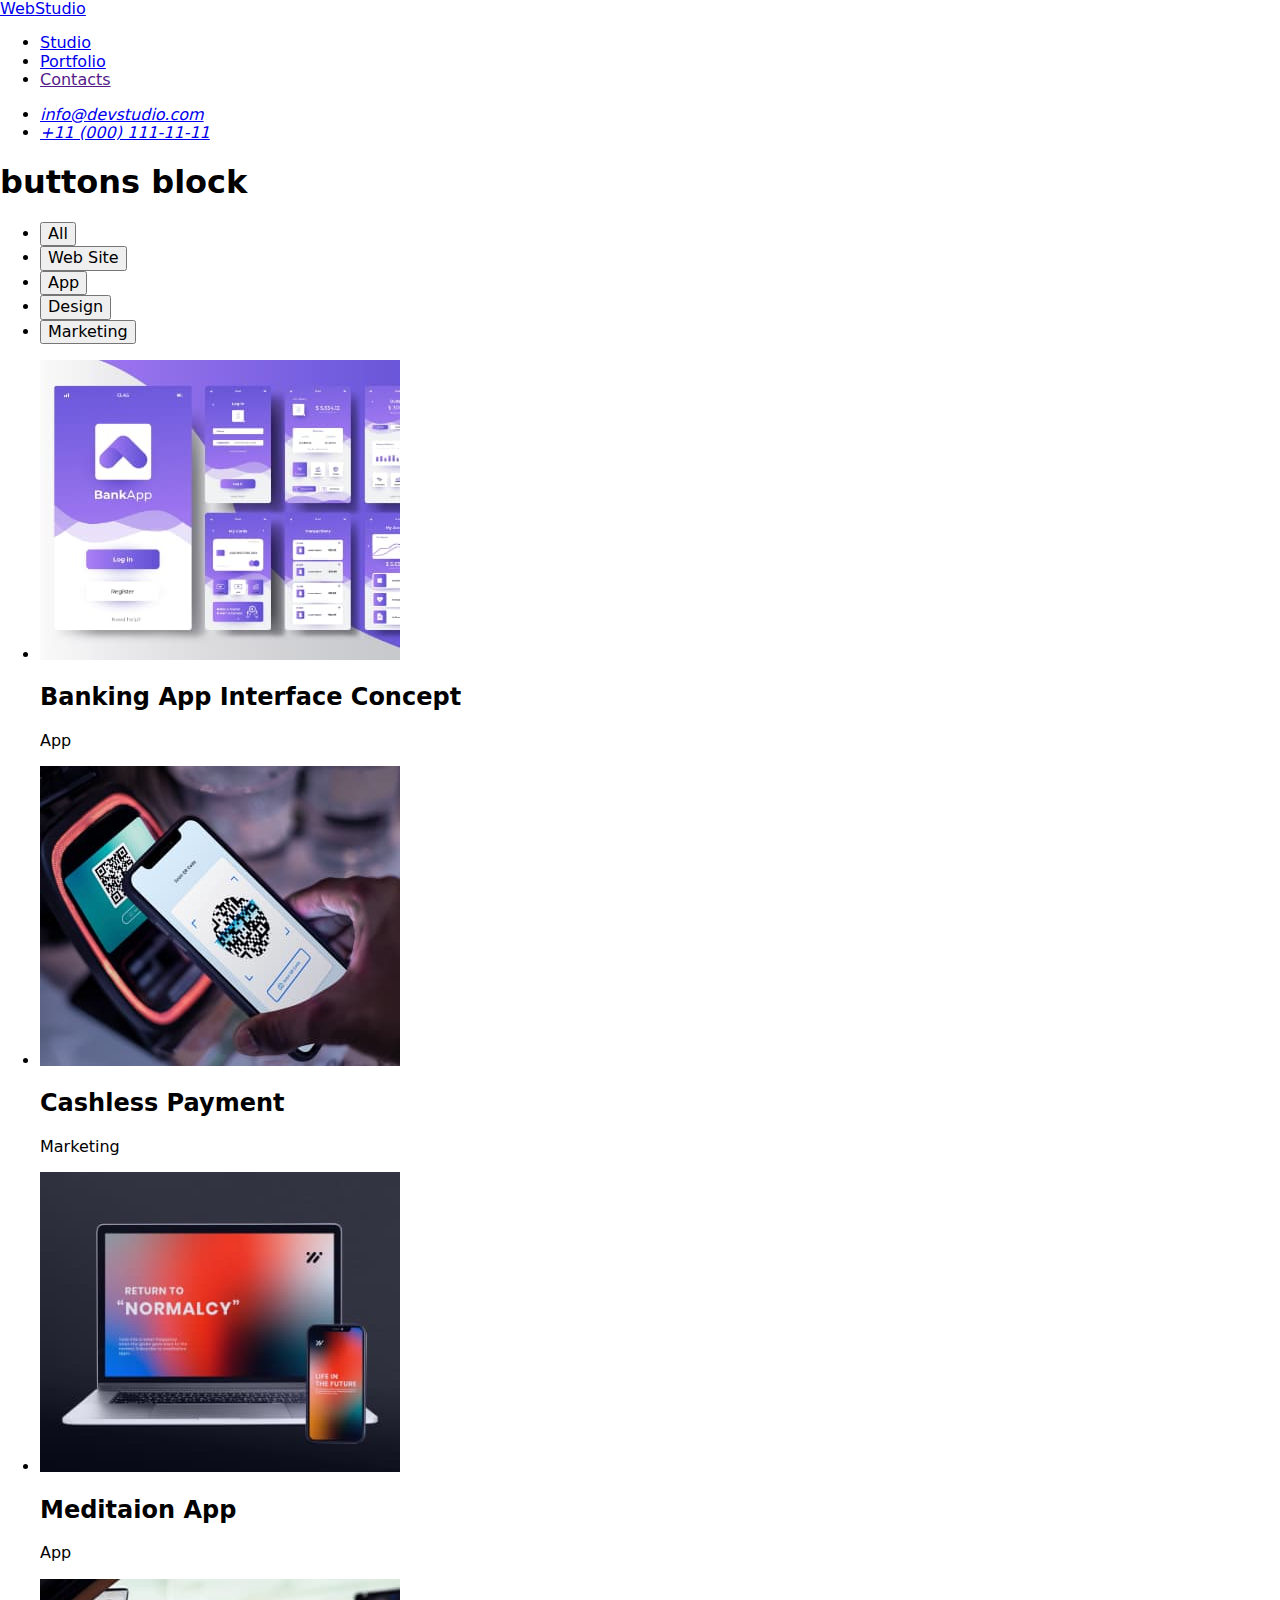
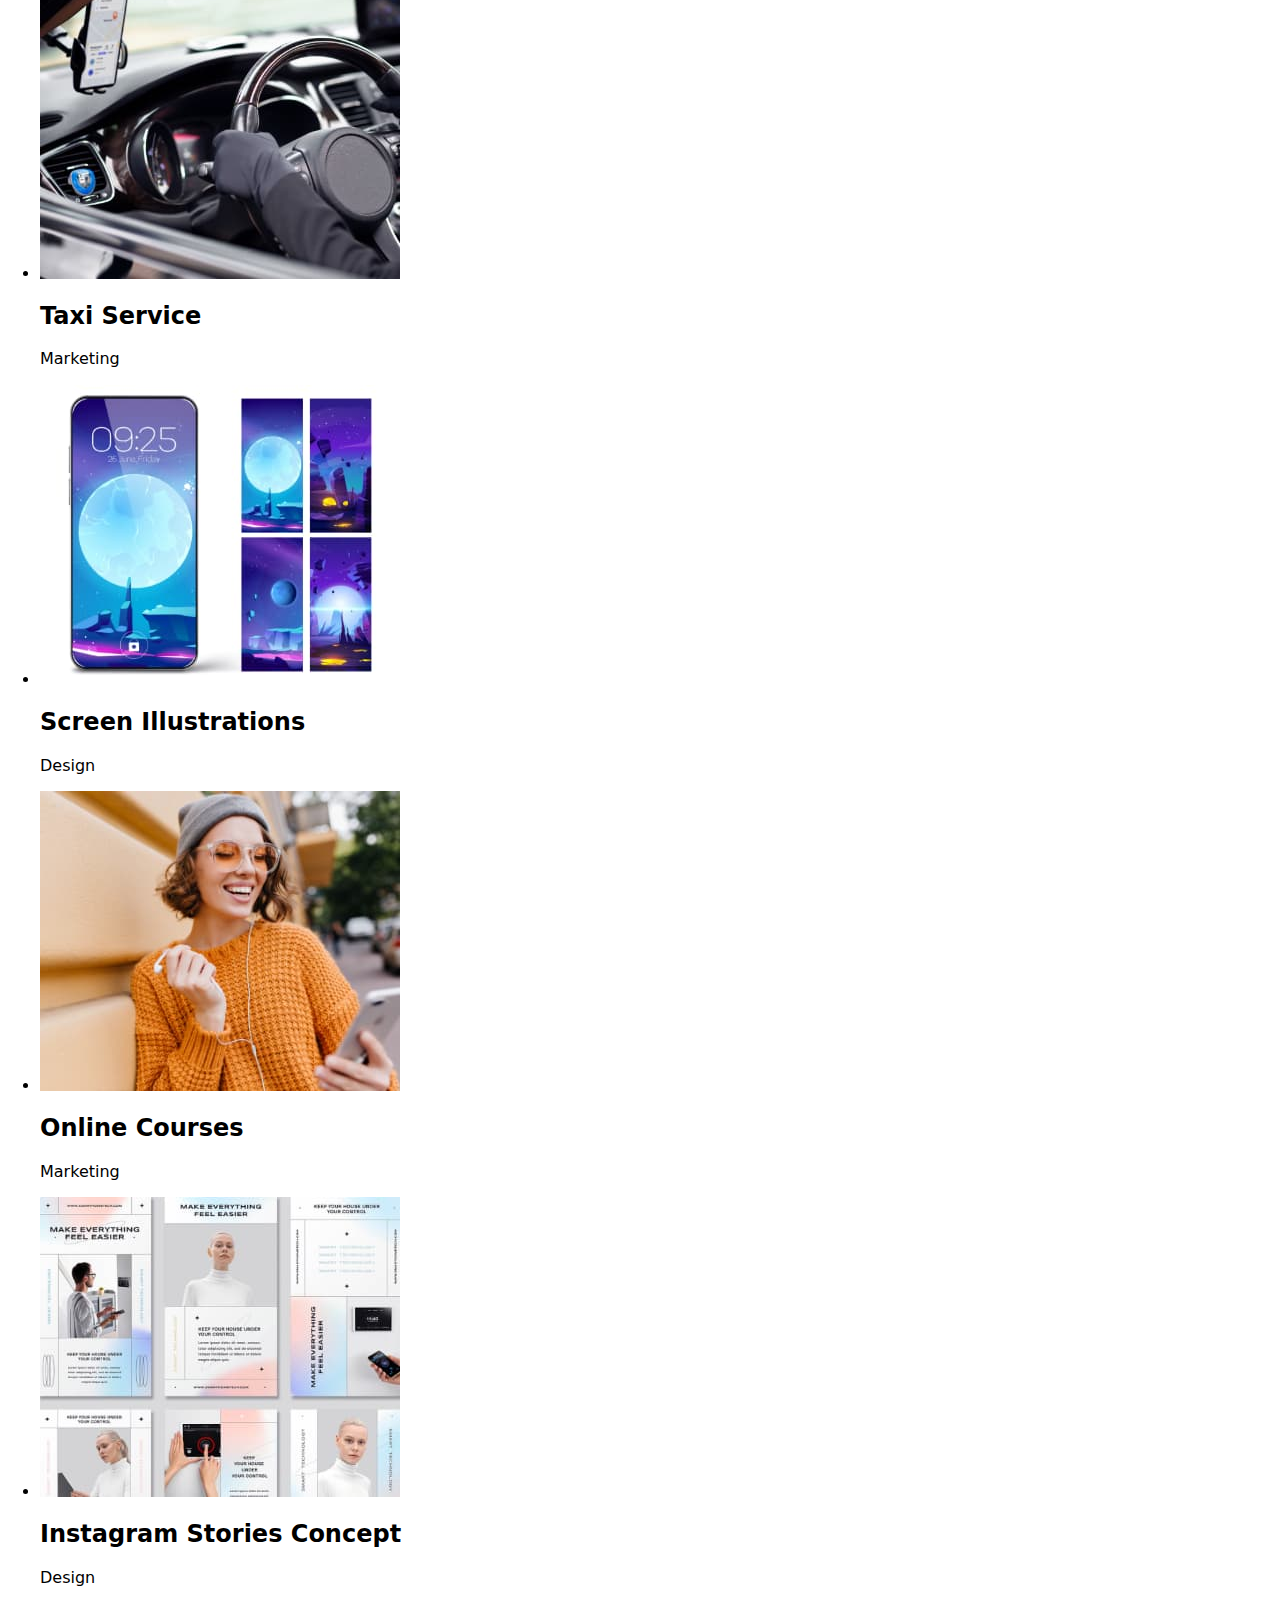
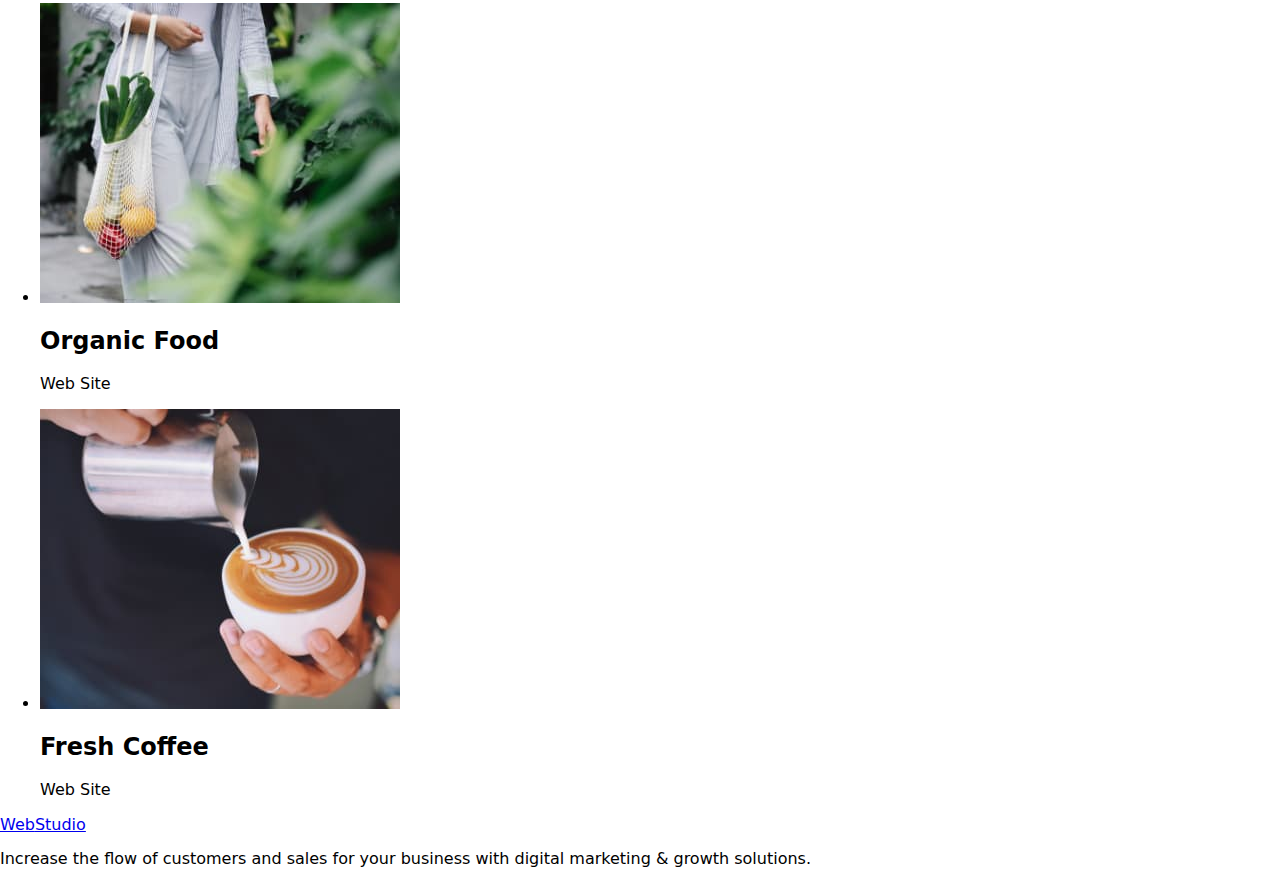
==== portfolio.html @ 50f66777 "change class to button-section" ====
<!DOCTYPE html>
<html lang="en">
  <head>
    <meta charset="UTF-8" />
    <meta http-equiv="X-UA-Compatible" content="IE=edge" />
    <meta name="viewport" content="width=device-width, initial-scale=1.0" />
    <title>Portfolio</title>
    <link
      href="https://fonts.googleapis.com/css2?family=Raleway:wght@800&family=Roboto+Condensed&family=Roboto:wght@400;500;700&display=swap"
      rel="stylesheet"
    />
    <link
      rel="stylesheet"
      href="https://cdnjs.cloudflare.com/ajax/libs/modern-normalize/1.1.0/modern-normalize.min.css"
    />
    <link rel="stylesheet" href="./css/style.css" />
  </head>
  <body>
    <header class="page-hader">
      <!--navigation-->
      <div class="container">
        <div class="header-section">
          <nav class="nav-block">
            <a href="./index.html" class="logo"
              ><span class="logo-part">Web</span>Studio</a
            >
            <ul class="navbar">
              <li class="navbar-list item list">
                <a href="./index.html" class="navbar-link">Studio</a>
              </li>
              <li class="navbar-list item list">
                <a href="./portfolio.html" class="navbar-link">Portfolio</a>
              </li>
              <li class="navbar-list item list">
                <a href="" class="navbar-link">Contacts</a>
              </li>
            </ul>
          </nav>

          <address class="address">
            <ul class="address-block">
              <li class="contacts-list item list">
                <a href="mailto:info@devstudio.com" class="contacts-mail"
                  >info@devstudio.com</a
                >
              </li>
              <li class="contacts-list item list">
                <a href="tel:+110001111111" class="contacts-tel"
                  >+11 (000) 111-11-11</a
                >
              </li>
            </ul>
          </address>
        </div>
      </div>
    </header>
    <!--portfolio-->
    <section class="portfolio">
      <div class="container">
        <h1 class="visually-hidden">buttons block</h1>
        <ul class="buttons-list list">
          <li class="button-filter">
            <button type="button" class="button-item">All</button>
          </li>

          <li class="button-filter">
            <button type="button" class="button-item">Web Site</button>
          </li>

          <li class="button-filter">
            <button type="button" class="button-item">App</button>
          </li>

          <li class="button-filter">
            <button type="button" class="button-item">Design</button>
          </li>

          <li class="button-filter">
            <button type="button" class="button-item">Marketing</button>
          </li>
        </ul>
      </div>
      <div class="container">
        <div class="porfolio-card">
          <ul class="portfilio-block">
            <li class="portfolio-list item list">
              <img
                src="./images/portfolio/bankapp.jpg"
                width="360"
                height="300"
                alt="example mobile banking app"
                class="image"
              />
              <div class="portfolio-content">
                <h2 class="portfolio-title title">
                  Banking App Interface Concept
                </h2>
                <p class="portfolio-text">App</p>
              </div>
            </li>
            <li class="portfolio-list item list">
              <img
                src="./images/portfolio/nfc.jpg"
                width="360"
                height="300"
                alt="example cashless payment"
              />
              <div class="portfolio-content">
                <h2 class="portfolio-title title">Cashless Payment</h2>
                <p class="portfolio-text">Marketing</p>
              </div>
            </li>
            <li class="portfolio-list item list">
              <img
                src="./images/portfolio/maditationapp.jpg"
                width="360"
                height="300"
                alt="example maditation app on lap top"
              />
              <div class="portfolio-content">
                <h2 class="portfolio-title title">Meditaion App</h2>
                <p class="portfolio-text">App</p>
              </div>
            </li>
            <li class="portfolio-list item list">
              <img
                src="./images/portfolio/taxiapp.jpg"
                width="360"
                height="300"
                alt="driver watching mobile taxi app"
              />
              <div class="portfolio-content">
                <h2 class="portfolio-title title">Taxi Service</h2>
                <p class="portfolio-text">Marketing</p>
              </div>
            </li>
            <li class="portfolio-list item list">
              <img
                src="./images/portfolio/screen.jpg"
                width="360"
                height="300"
                alt="mobile phone screen with 4 kinds of pictures"
              />
              <div class="portfolio-content">
                <h2 class="portfolio-title title">Screen Illustrations</h2>
                <p class="portfolio-text">Design</p>
              </div>
            </li>

            <li class="portfolio-list item list">
              <img
                src="./images/portfolio/courses.jpg"
                width="360"
                height="300"
                alt="red hair girl watching phone and smile"
              />
              <div class="portfolio-content">
                <h2 class="portfolio-title title">Online Courses</h2>
                <p class="portfolio-text">Marketing</p>
              </div>
            </li>
            <li class="portfolio-list item list">
              <img
                src="./images/portfolio/instagram.jpg"
                width="360"
                height="300"
                alt="collage different instagram pages style"
              />
              <div class="portfolio-content">
                <h2 class="portfolio-title title">Instagram Stories Concept</h2>
                <p class="portfolio-text">Design</p>
              </div>
            </li>
            <li class="portfolio-list item list">
              <img
                src="./images/portfolio/food.jpg"
                width="360"
                height="300"
                alt="a woman carries fresh vegetables"
              />
              <div class="portfolio-content">
                <h2 class="portfolio-title title">Organic Food</h2>
                <p class="portfolio-text">Web Site</p>
              </div>
            </li>
            <li class="portfolio-list item list">
              <img
                src="./images/portfolio/cofeee.jpg"
                width="360"
                height="300"
                alt="barista pours coffee into a cup"
              />
              <div class="portfolio-content">
                <h2 class="portfolio-title title">Fresh Coffee</h2>
                <p class="portfolio-text">Web Site</p>
              </div>
            </li>
          </ul>
        </div>
      </div>
    </section>

    <!--footer-->
    <footer class="footer">
      <div class="container">
        <div class="footer-block">
          <div class="footer-logo">
            <a href="./index.html" class="logo"
              ><span class="logo-part">Web</span
              ><span class="logo-second">Studio</span></a
            >
          </div>
          <p class="footer-text">
            Increase the flow of customers and sales for your business with
            digital marketing & growth solutions.
          </p>
        </div>
      </div>
    </footer>
  </body>
</html>
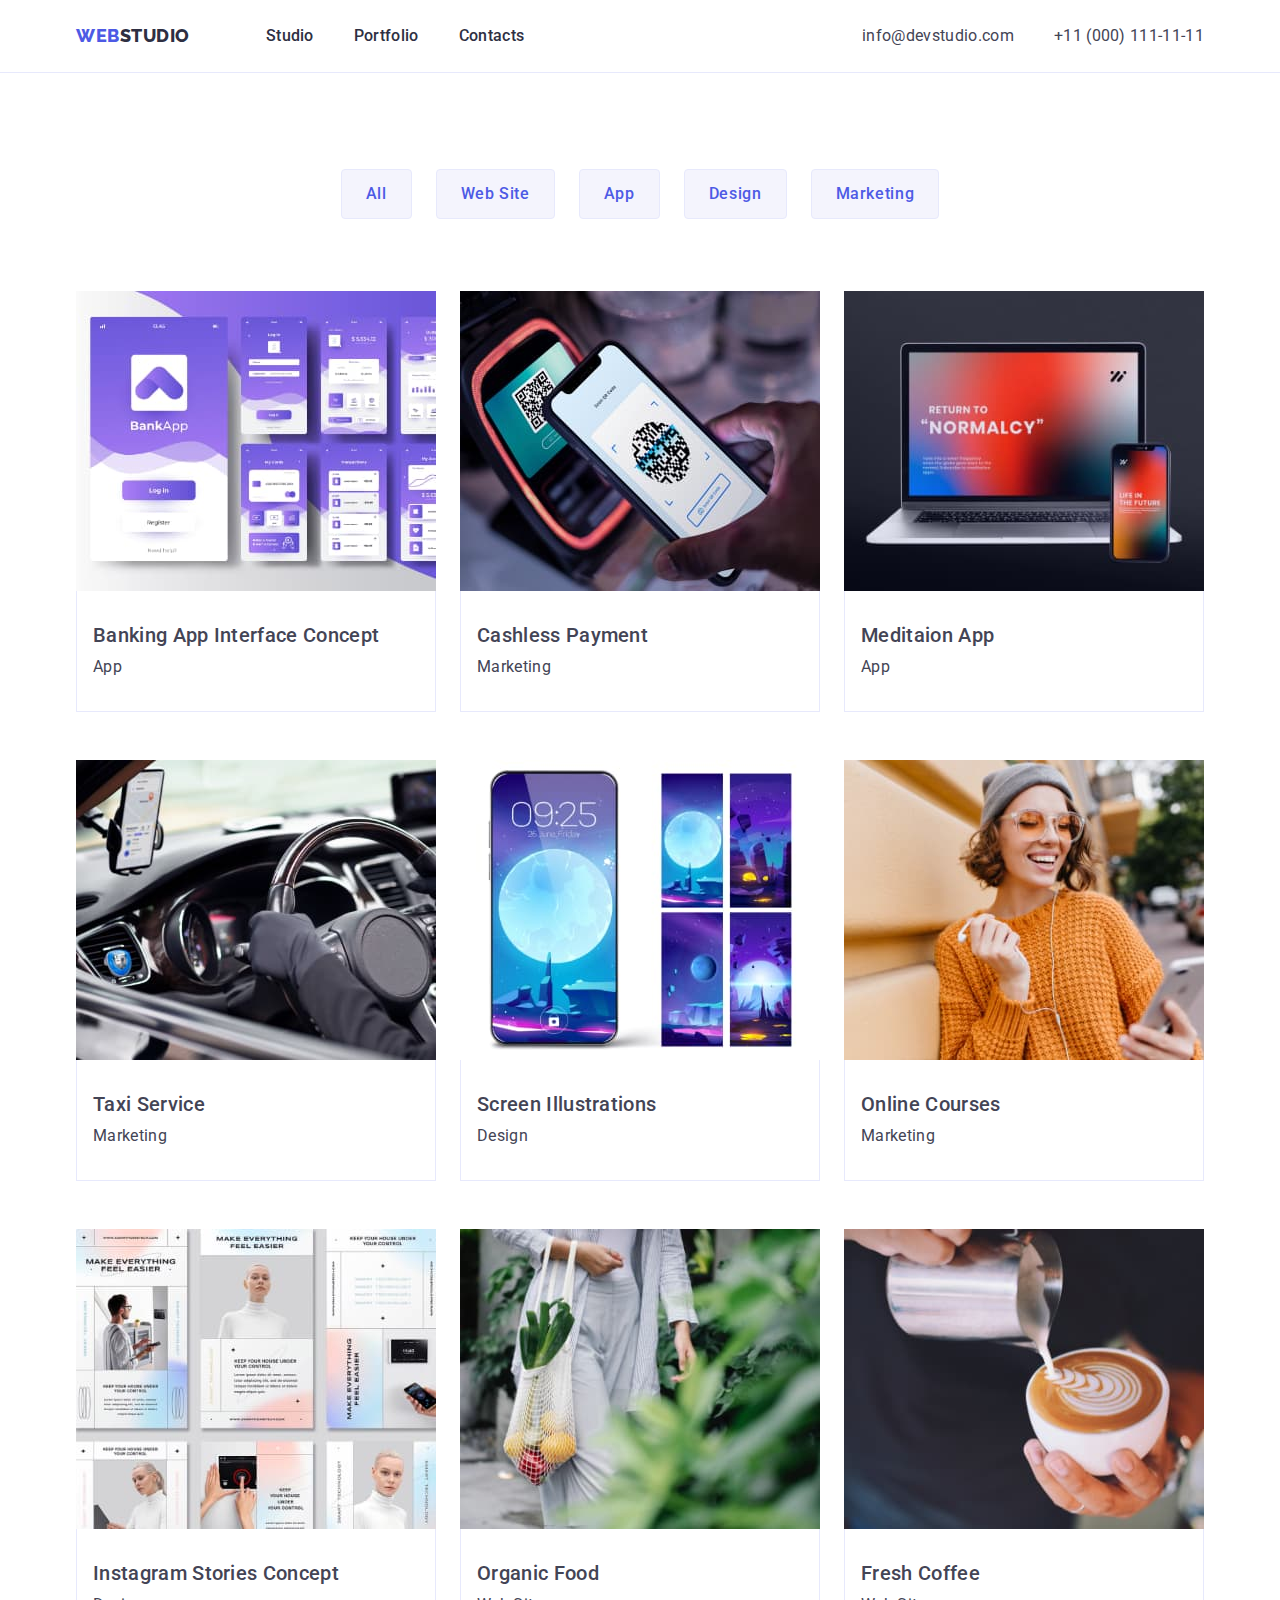
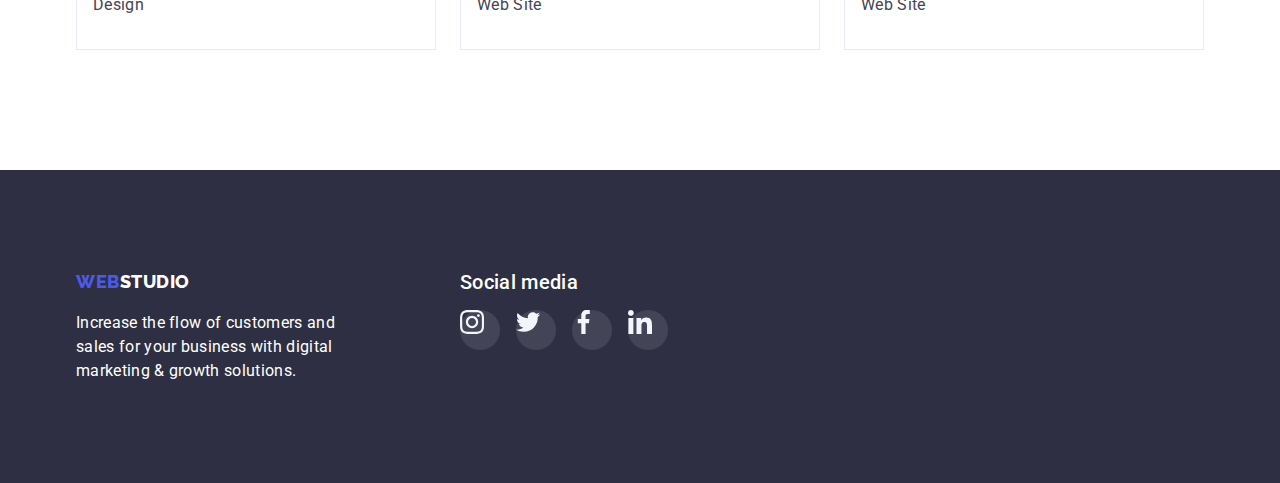
==== commit d71cb23d: "add blocks and classes" ====
--- a/portfolio.html
+++ b/portfolio.html
@@ -201,7 +201,7 @@
     </section>
 
     <!--footer-->
-    <footer class="footer">
+   <footer class="footer">
       <div class="container">
         <div class="footer-block">
           <div class="footer-logo">
@@ -209,11 +209,39 @@
               ><span class="logo-part">Web</span
               ><span class="logo-second">Studio</span></a
             >
+            <div class="footer-text">
+              <p>
+                Increase the flow of customers and sales for your business with
+                digital marketing & growth solutions.
+              </p>
+            </div>
           </div>
-          <p class="footer-text">
-            Increase the flow of customers and sales for your business with
-            digital marketing & growth solutions.
-          </p>
+
+          <div class="footer-links">
+            <h3 class="footer-title title">Social media</h3>
+            <ul class="socialmedia-list list">
+              <li class="icon_item"><a href="#">
+                <svg class="link-item">
+                  <use href="./images/social_links/symbol-defs.svg#instagram"></use>
+                </svg>
+              </a></li>
+              <li  class="icon_item"><a href="#">
+                <svg class="link-item">
+                  <use href="./images/social_links/symbol-defs.svg#twitter"></use>
+                </svg>
+              </a></li>
+              <li class="icon_item"><a href="#">
+                <svg class="link-item">
+                  <use href="./images/social_links/symbol-defs.svg#facebook"></use>
+                </svg>
+              </a></li>
+              <li class="icon_item"><a href="#" >
+                <svg class="link-item">
+                  <use href="./images/social_links/symbol-defs.svg#linkedin"></use>
+                </svg>
+              </a></li>
+
+          </div>
         </div>
       </div>
     </footer>
--- a/css/style.css
+++ b/css/style.css
@@ -0,0 +1,469 @@
+/*----------special properties-------*/
+:root {
+  --primery-text-color: #434455;
+  --title-text-color: #2e2f42;
+  --accent-color: #4d5ae5;
+  --accent-color-hover: #404bbf;
+  --primary-bg-color: #ffffff;
+  --secodary-text-color: #ffffff;
+  --main-bcg-color: #f4f4fd;
+  --button-main-color: #f4f4fd;
+  --button-border-color: #e7e9fc;
+  --main-small-space: 24px;
+  --main-large-spase: 120px;
+}
+.visually-hidden {
+  position: absolute;
+  width: 1px;
+  height: 1px;
+  margin: -1px;
+  border: 0;
+  padding: 0;
+
+  white-space: nowrap;
+  clip-path: inset(100%);
+  clip: rect(0 0 0 0);
+  overflow: hidden;
+}
+/*------------global-----------------*/
+
+body {
+  color: var(--primery-text-color);
+  font-family: "Roboto", sans-serif;
+  font-size: 16px;
+  line-height: 1.5;
+  letter-spacing: 0.02em;
+  margin: 0px;
+}
+
+.list {
+  list-style: none;
+}
+
+.title {
+  font-size: 20px;
+  font-weight: 500;
+  line-height: 1.2;
+}
+
+h1,
+h2,
+h3,
+ul,
+p {
+  padding: 0;
+  margin: 0;
+}
+
+.container {
+  width: 1158px;
+  padding-left: 15px;
+  padding-right: 15px;
+  margin-right: auto;
+  margin-left: auto;
+}
+img {
+  display: block;
+  max-width: 100%;
+  height: auto;
+}
+
+/*---header----*/
+.page-hader {
+  padding: var(--main-small-space);
+  border-bottom: 1px solid var(--button-border-color);
+}
+.header-section {
+  display: flex;
+}
+
+/*-------------block nav-----------*/
+
+/*-------------logo----------------*/
+.logo {
+  color: var(--title-text-color);
+  font-family: Raleway;
+  font-weight: 800;
+  font-size: 18px;
+  line-height: 1.33;
+  letter-spacing: 0.03em;
+  text-decoration: none;
+  text-transform: uppercase;
+}
+.logo-part {
+  color: var(--accent-color);
+}
+.logo-second {
+  color: var(--secodary-text-color);
+}
+
+.nav-block {
+  display: flex;
+}
+
+.navbar {
+  display: flex;
+  margin-left: 76px;
+  gap: 40px;
+}
+
+.navbar-link {
+  font-size: 16px;
+  font-weight: 500;
+  text-decoration: none;
+  color: var(--title-text-color);
+}
+
+.navbar-link:hover,
+.navbar-link:focus {
+  color: var(--accent-color-hover);
+}
+
+/*-----------address block----------*/
+.address {
+  margin-left: auto;
+}
+.address-block {
+  display: flex;
+  gap: 40px;
+}
+
+.contacts-mail,
+.contacts-tel {
+  text-decoration: none;
+  color: var(--primery-text-color);
+  font-size: 16px;
+  font-style: normal;
+}
+
+.contacts-mail:hover,
+.contacts-mail:focus {
+  color: var(--accent-color-hover);
+}
+.contacts-tel:hover,
+.contacts-tel:focus {
+  color: var(--accent-color-hover);
+}
+/*-------------block nav-----------*/
+
+/*------------------hero block--------*/
+.hero-page {
+  color: var(--secodary-text-color);
+  max-width: 1440px;
+
+  margin-bottom: var(--main-large-spase);
+  margin-left: auto;
+  margin-right: auto;
+  padding-top: 188px;
+  padding-bottom: 188px;
+  text-align: center;
+  content: "";
+
+  background-color: var(--primery-text-color);
+  background-image: linear-gradient(
+      rgba(46, 47, 66, 0.7),
+      rgba(46, 47, 66, 0.7)
+    ),
+    url(../images/background/people-office\ 1.jpg);
+
+  background-repeat: no-repeat;
+  background-position: center center;
+  background-size: cover;
+}
+
+.hero-title {
+  font-weight: 700;
+  font-size: 56px;
+  line-height: 1.1;
+  letter-spacing: 0.02em;
+
+  margin-bottom: 48px;
+}
+
+.hero-btn {
+  display: block;
+  border-radius: 4px;
+  min-width: 169px;
+  padding: 16px 32px;
+  margin: 0 auto;
+  border: none;
+
+  color: var(--secodary-text-color);
+  background-color: var(--accent-color);
+  font-weight: 500;
+  letter-spacing: 0.04em;
+  line-height: 1.5;
+
+  cursor: pointer;
+}
+
+.hero-btn:hover,
+.hero-btn:focus {
+  background-color: var(--accent-color-hover);
+}
+/*------------------features-------------*/
+.features-block {
+  margin-bottom: var(--main-large-spase);
+}
+
+.features {
+  display: flex;
+  gap: var(--main-small-space);
+}
+
+.features-title {
+  margin-bottom: 8px;
+}
+
+.features-text {
+  min-width: 264px;
+  text-align: left;
+}
+.features-list::before {
+  content: "";
+  display: block;
+  height: 112px;
+  background-repeat: no-repeat;
+  background-position: center;
+  background-color: var(--button-main-color);
+  padding: 24px 100px;
+  margin-bottom: 8px;
+}
+.strategy::before {
+  background-image: url(../images/background/antenna.svg);
+}
+
+.punctuality::before {
+  background-image: url(../images/background/clock.svg);
+}
+
+.diligence::before {
+  background-image: url(../images/background/diagram.svg);
+}
+.technologies::before {
+  background-image: url(../images/background/astronaut.svg);
+}
+/*------------------competence------------*/
+
+.work-title {
+  color: var(--title-text-color);
+  font-size: 36px;
+  font-weight: 700;
+  line-height: 1.1;
+  letter-spacing: 0.02em;
+  margin-bottom: 72px;
+  text-align: center;
+}
+.work-list {
+  margin-left: var(--main-small-space);
+}
+.work-list:first-child {
+  margin-left: 0;
+}
+.image-set {
+  display: flex;
+  flex-basis: calc(100% / 3);
+  margin: 0;
+}
+.work-image {
+  margin-bottom: var(--main-large-spase);
+}
+
+/*---------------------team---------------*/
+.team-section {
+  background-color: var(--button-main-color);
+
+  margin-right: auto;
+  margin-left: auto;
+}
+
+.team {
+  padding-top: var(--main-large-spase);
+  padding-bottom: var(--main-large-spase);
+  align-content: center;
+}
+.team-title {
+  color: var(--title-text-color);
+  font-size: 36px;
+  font-weight: 700;
+  line-height: 1.1;
+  letter-spacing: 0.02em;
+  text-align: center;
+  margin-bottom: 72px;
+}
+.team-list {
+  display: flex;
+  gap: var(--main-small-space);
+}
+.team-block {
+  background-color: var(--primary-bg-color);
+}
+.team-content {
+  padding: 32px 16px;
+  text-align: center;
+  box-shadow: 0px 1px 6px rgba(46, 47, 66, 0.08),
+    0px 1px 1px rgba(46, 47, 66, 0.16), 0px 2px 1px rgba(46, 47, 66, 0.08);
+  border-radius: 0px 0px 4px 4px;
+}
+.team-member {
+  color: var(--title-text-color);
+  margin-bottom: 8px;
+}
+.team-image {
+  background-color: var(--primary-bg-color);
+}
+
+/*-------customers---------*/
+.customer-block {
+  max-width: 1440px;
+  background-color: var(--button-main-color);
+  margin-bottom: 120px;
+}
+.customer-title {
+  color: var(--title-text-color);
+  font-family: inherit;
+  font-weight: 700px;
+  font-size: 36px;
+  line-height: 1, 1;
+  text-align: center;
+  letter-spacing: 0.02em;
+  padding-top: 130px;
+  margin-bottom: 72px;
+
+  filter: drop-shadow(0px 4px 4px rgba(0, 0, 0, 0.25));
+}
+.customer-block {
+  padding: 130px 473px px;
+  background-color: #fff;
+  max-width: 1440px;
+}
+.customer-list {
+  display: flex;
+  justify-content: center;
+  gap: 24px;
+}
+.brand-link {
+  width: 168px;
+  height: 88px;
+}
+
+/*-------------------footer----------------*/
+.footer {
+  color: var(--secodary-text-color);
+  background-color: #2e2f42;
+
+  margin-right: auto;
+  margin-left: auto;
+  padding: 100px 0 100px 0;
+}
+
+.footer-block {
+  display: flex;
+}
+.footer-text {
+  margin-top: 16px;
+}
+.footer-logo {
+  width: 264px;
+}
+.footer-links {
+  margin-left: 120px;
+  margin-right: auto;
+}
+.footer-title {
+  margin-bottom: 16px;
+}
+
+.socialmedia-list {
+  display: flex;
+  padding: 0;
+  margin: 0;
+  justify-content: space-between;
+  gap: 16px;
+}
+.icon_item {
+  width: 40px;
+  height: 40px;
+  border-radius: 50%;
+  background-color: var(--primery-text-color);
+
+  background-repeat: no-repeat;
+}
+
+.link-item {
+  background-position: center;
+  width: 24px;
+  height: 24px;
+}
+
+/*-------------<page portfolio>------------*/
+
+/*----------------buttons------------------*/
+.buttons-list {
+  display: flex;
+  justify-content: center;
+
+  padding-top: 96px;
+  margin-bottom: 72px;
+  gap: var(--main-small-space);
+}
+.button-item {
+  border: 1px solid var(--button-border-color);
+  background-color: var(--button-main-color);
+  color: var(--accent-color);
+  padding: 12px 24px;
+  border-radius: 4px;
+  border-width: 1px;
+
+  font-weight: 500;
+  line-height: 1.5;
+  text-align: center;
+  letter-spacing: 0.04em;
+  box-shadow: none;
+}
+.button-item:hover,
+.button-item:focus {
+  border-color: var(--button-border-color);
+  background-color: var(--accent-color-hover);
+  color: var(--secodary-text-color);
+  border-color: var(--accent-color-hover);
+}
+
+/*-------------portfolio----------------*/
+.portfolio {
+  margin-bottom: 120px;
+}
+
+.portfilio-block {
+  padding: 0;
+  margin: 0;
+  display: flex;
+  flex-wrap: wrap;
+}
+.portfilio-block .list {
+  margin-top: 48px;
+  margin-right: var(--main-small-space);
+}
+.portfilio-block .list:nth-child(-n + 3) {
+  margin-top: 0;
+}
+.portfilio-block .list:nth-child(3n) {
+  margin-right: 0px;
+}
+
+.portfolio-content {
+  padding-top: 32px;
+  padding-left: 16px;
+  padding-bottom: 32px;
+  text-align: left;
+  border: 1px solid var(--button-border-color);
+  border-top: none;
+}
+.portfolio-title {
+  margin-bottom: 8px;
+}
+
+.portfolio-text {
+  font-size: 16px;
+  font-weight: 400;
+}
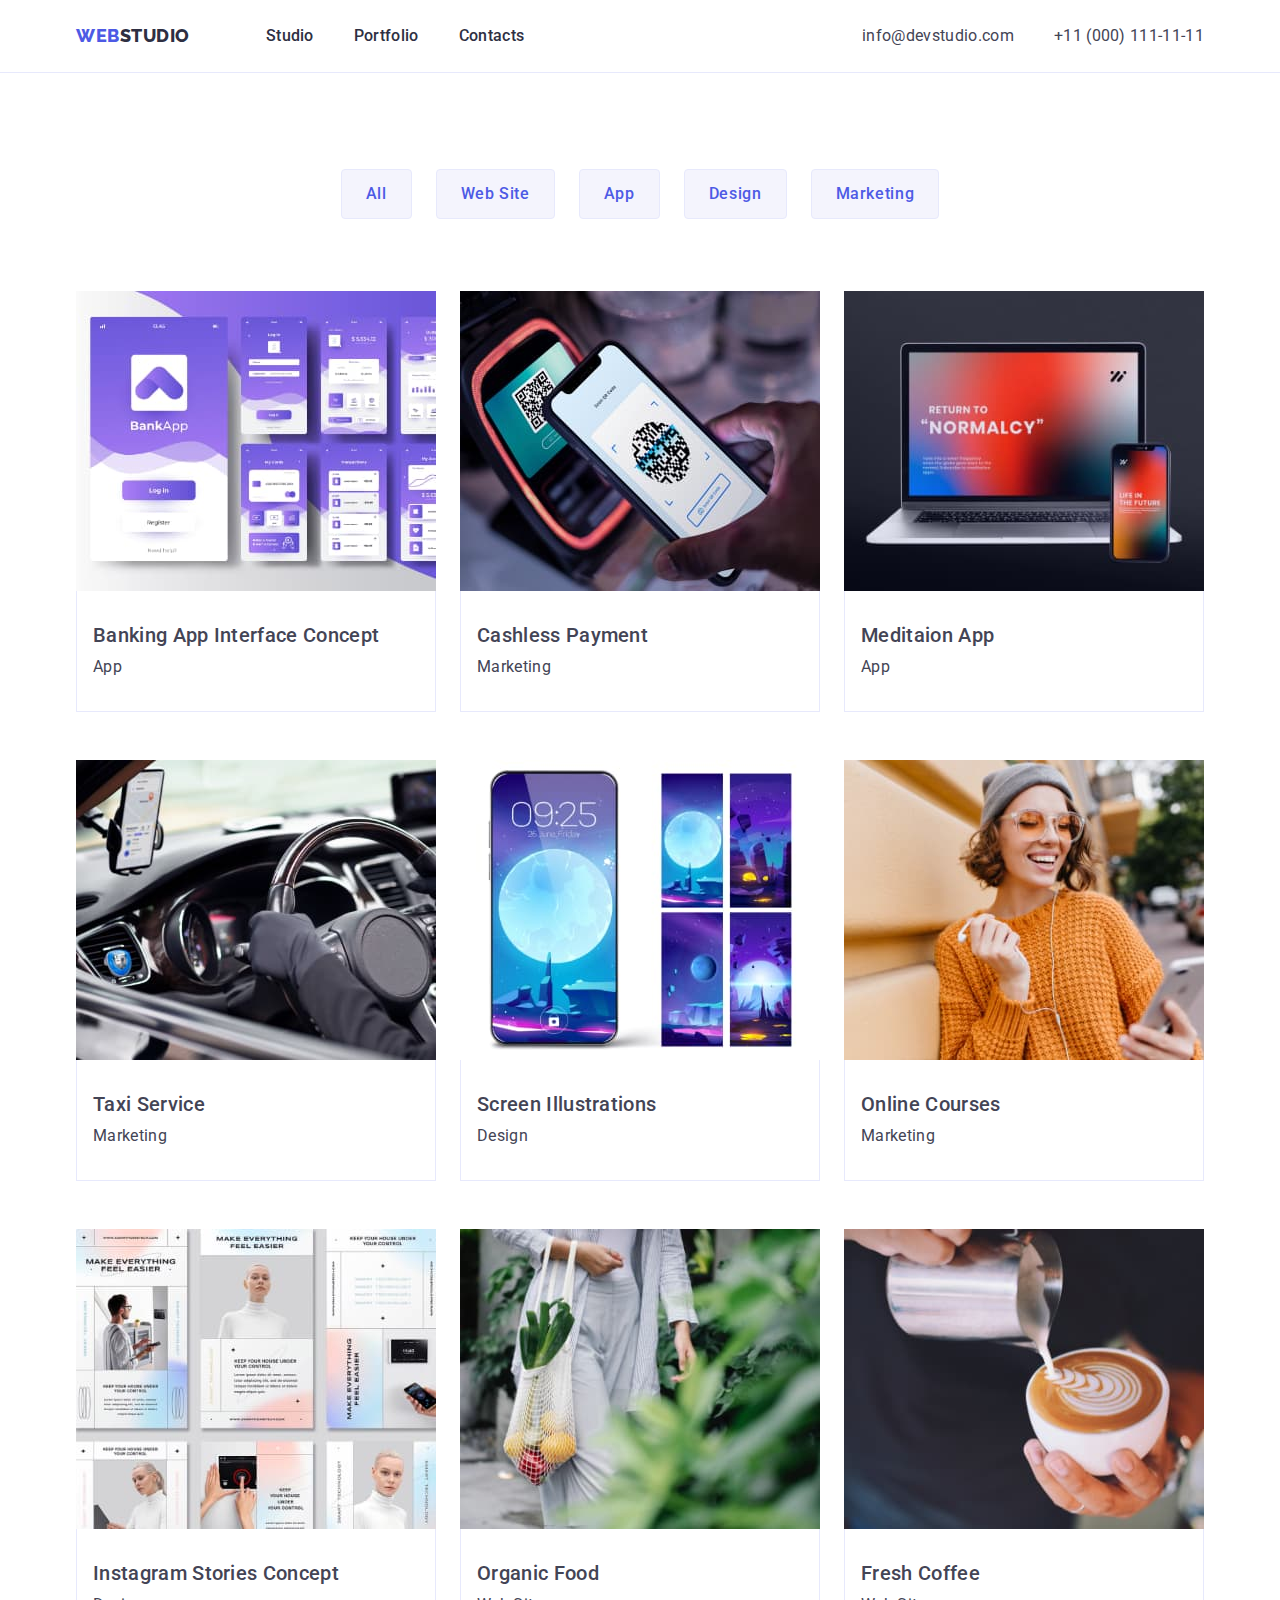
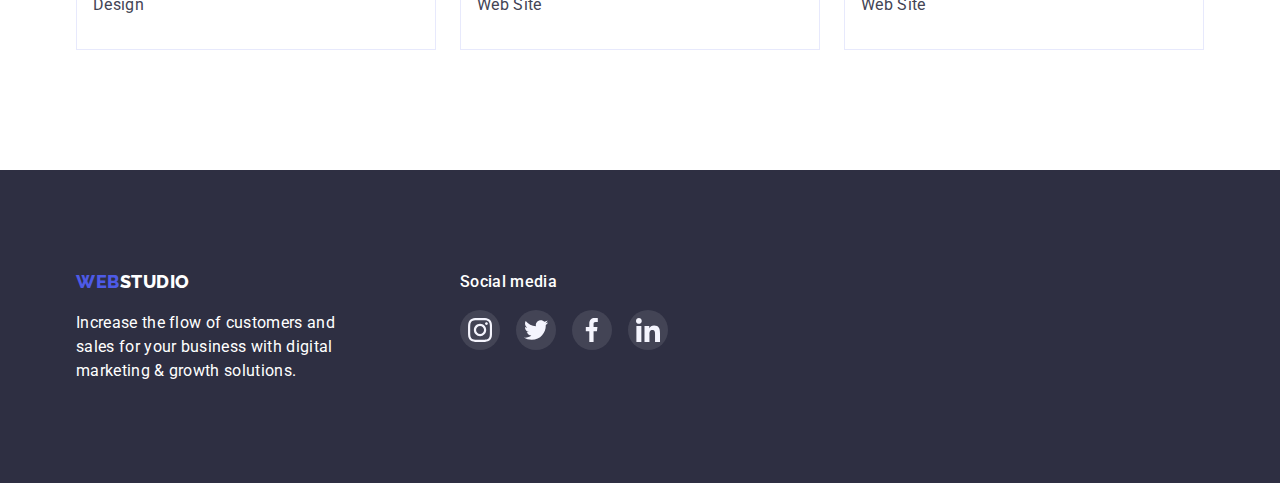
==== commit 7125a214: "add links to portfolio" ====
--- a/portfolio.html
+++ b/portfolio.html
@@ -84,116 +84,136 @@
         <div class="porfolio-card">
           <ul class="portfilio-block">
             <li class="portfolio-list item list">
-              <img
-                src="./images/portfolio/bankapp.jpg"
-                width="360"
-                height="300"
-                alt="example mobile banking app"
-                class="image"
-              />
-              <div class="portfolio-content">
-                <h2 class="portfolio-title title">
-                  Banking App Interface Concept
-                </h2>
-                <p class="portfolio-text">App</p>
-              </div>
-            </li>
-            <li class="portfolio-list item list">
-              <img
-                src="./images/portfolio/nfc.jpg"
-                width="360"
-                height="300"
-                alt="example cashless payment"
-              />
-              <div class="portfolio-content">
-                <h2 class="portfolio-title title">Cashless Payment</h2>
-                <p class="portfolio-text">Marketing</p>
-              </div>
-            </li>
-            <li class="portfolio-list item list">
-              <img
-                src="./images/portfolio/maditationapp.jpg"
-                width="360"
-                height="300"
-                alt="example maditation app on lap top"
-              />
-              <div class="portfolio-content">
-                <h2 class="portfolio-title title">Meditaion App</h2>
-                <p class="portfolio-text">App</p>
-              </div>
-            </li>
-            <li class="portfolio-list item list">
-              <img
-                src="./images/portfolio/taxiapp.jpg"
-                width="360"
-                height="300"
-                alt="driver watching mobile taxi app"
-              />
-              <div class="portfolio-content">
-                <h2 class="portfolio-title title">Taxi Service</h2>
-                <p class="portfolio-text">Marketing</p>
-              </div>
-            </li>
-            <li class="portfolio-list item list">
-              <img
-                src="./images/portfolio/screen.jpg"
-                width="360"
-                height="300"
-                alt="mobile phone screen with 4 kinds of pictures"
-              />
-              <div class="portfolio-content">
-                <h2 class="portfolio-title title">Screen Illustrations</h2>
-                <p class="portfolio-text">Design</p>
-              </div>
-            </li>
-
-            <li class="portfolio-list item list">
-              <img
-                src="./images/portfolio/courses.jpg"
-                width="360"
-                height="300"
-                alt="red hair girl watching phone and smile"
-              />
-              <div class="portfolio-content">
-                <h2 class="portfolio-title title">Online Courses</h2>
-                <p class="portfolio-text">Marketing</p>
-              </div>
-            </li>
-            <li class="portfolio-list item list">
-              <img
-                src="./images/portfolio/instagram.jpg"
-                width="360"
-                height="300"
-                alt="collage different instagram pages style"
-              />
-              <div class="portfolio-content">
-                <h2 class="portfolio-title title">Instagram Stories Concept</h2>
-                <p class="portfolio-text">Design</p>
-              </div>
-            </li>
-            <li class="portfolio-list item list">
-              <img
-                src="./images/portfolio/food.jpg"
-                width="360"
-                height="300"
-                alt="a woman carries fresh vegetables"
-              />
-              <div class="portfolio-content">
-                <h2 class="portfolio-title title">Organic Food</h2>
-                <p class="portfolio-text">Web Site</p>
-              </div>
-            </li>
-            <li class="portfolio-list item list">
-              <img
-                src="./images/portfolio/cofeee.jpg"
-                width="360"
-                height="300"
-                alt="barista pours coffee into a cup"
-              />
-              <div class="portfolio-content">
-                <h2 class="portfolio-title title">Fresh Coffee</h2>
-                <p class="portfolio-text">Web Site</p>
-              </div>
+              <a href="#"
+                ><img
+                  src="./images/portfolio/bankapp.jpg"
+                  width="360"
+                  height="300"
+                  alt="example mobile banking app"
+                  class="image"
+                />
+                <div class="portfolio-content">
+                  <h2 class="portfolio-title title">
+                    Banking App Interface Concept
+                  </h2>
+                  <p class="portfolio-text">App</p>
+                </div></a
+              >
+            </li>
+            <li class="portfolio-list item list">
+              <a href="#"
+                ><img
+                  src="./images/portfolio/nfc.jpg"
+                  width="360"
+                  height="300"
+                  alt="example cashless payment"
+                />
+                <div class="portfolio-content">
+                  <h2 class="portfolio-title title">Cashless Payment</h2>
+                  <p class="portfolio-text">Marketing</p>
+                </div></a
+              >
+            </li>
+            <li class="portfolio-list item list">
+              <a href="#"
+                ><img
+                  src="./images/portfolio/maditationapp.jpg"
+                  width="360"
+                  height="300"
+                  alt="example maditation app on lap top"
+                />
+                <div class="portfolio-content">
+                  <h2 class="portfolio-title title">Meditaion App</h2>
+                  <p class="portfolio-text">App</p>
+                </div></a
+              >
+            </li>
+            <li class="portfolio-list item list">
+              <a href="#">
+                <img
+                  src="./images/portfolio/taxiapp.jpg"
+                  width="360"
+                  height="300"
+                  alt="driver watching mobile taxi app"
+                />
+                <div class="portfolio-content">
+                  <h2 class="portfolio-title title">Taxi Service</h2>
+                  <p class="portfolio-text">Marketing</p>
+                </div></a
+              >
+            </li>
+            <li class="portfolio-list item list">
+              <a href="#"
+                ><img
+                  src="./images/portfolio/screen.jpg"
+                  width="360"
+                  height="300"
+                  alt="mobile phone screen with 4 kinds of pictures"
+                />
+                <div class="portfolio-content">
+                  <h2 class="portfolio-title title">Screen Illustrations</h2>
+                  <p class="portfolio-text">Design</p>
+                </div></a
+              >
+            </li>
+
+            <li class="portfolio-list item list">
+              <a href="#"
+                ><img
+                  src="./images/portfolio/courses.jpg"
+                  width="360"
+                  height="300"
+                  alt="red hair girl watching phone and smile"
+                />
+                <div class="portfolio-content">
+                  <h2 class="portfolio-title title">Online Courses</h2>
+                  <p class="portfolio-text">Marketing</p>
+                </div></a
+              >
+            </li>
+            <li class="portfolio-list item list">
+              <a href="#"
+                ><img
+                  src="./images/portfolio/instagram.jpg"
+                  width="360"
+                  height="300"
+                  alt="collage different instagram pages style"
+                />
+                <div class="portfolio-content">
+                  <h2 class="portfolio-title title">
+                    Instagram Stories Concept
+                  </h2>
+                  <p class="portfolio-text">Design</p>
+                </div></a
+              >
+            </li>
+            <li class="portfolio-list item list">
+              <a href="#"
+                ><img
+                  src="./images/portfolio/food.jpg"
+                  width="360"
+                  height="300"
+                  alt="a woman carries fresh vegetables"
+                />
+                <div class="portfolio-content">
+                  <h2 class="portfolio-title title">Organic Food</h2>
+                  <p class="portfolio-text">Web Site</p>
+                </div></a
+              >
+            </li>
+            <li class="portfolio-list item list">
+              <a href="#"
+                ><img
+                  src="./images/portfolio/cofeee.jpg"
+                  width="360"
+                  height="300"
+                  alt="barista pours coffee into a cup"
+                />
+                <div class="portfolio-content">
+                  <h2 class="portfolio-title title">Fresh Coffee</h2>
+                  <p class="portfolio-text">Web Site</p>
+                </div></a
+              >
             </li>
           </ul>
         </div>
@@ -201,7 +221,7 @@
     </section>
 
     <!--footer-->
-   <footer class="footer">
+    <footer class="footer">
       <div class="container">
         <div class="footer-block">
           <div class="footer-logo">
@@ -217,30 +237,46 @@
             </div>
           </div>
 
-          <div class="footer-links">
-            <h3 class="footer-title title">Social media</h3>
+          <div class="social-links">
+            <h3 class="socialmedia-title">Social media</h3>
             <ul class="socialmedia-list list">
-              <li class="icon_item"><a href="#">
-                <svg class="link-item">
-                  <use href="./images/social_links/symbol-defs.svg#instagram"></use>
-                </svg>
-              </a></li>
-              <li  class="icon_item"><a href="#">
-                <svg class="link-item">
-                  <use href="./images/social_links/symbol-defs.svg#twitter"></use>
-                </svg>
-              </a></li>
-              <li class="icon_item"><a href="#">
-                <svg class="link-item">
-                  <use href="./images/social_links/symbol-defs.svg#facebook"></use>
-                </svg>
-              </a></li>
-              <li class="icon_item"><a href="#" >
-                <svg class="link-item">
-                  <use href="./images/social_links/symbol-defs.svg#linkedin"></use>
-                </svg>
-              </a></li>
-
+              <li class="socialmedia-item">
+                <a href="#" class="socialmedia-link">
+                  <svg class="socialmedia-icon" width="24" height="24">
+                    <use
+                      href="./images/social_links/symbol-defs.svg#instagram"
+                    ></use>
+                  </svg>
+                </a>
+              </li>
+              <li class="socialmedia-item">
+                <a href="#" class="socialmedia-link">
+                  <svg class="socialmedia-icon" width="24" height="24">
+                    <use
+                      href="./images/social_links/symbol-defs.svg#twitter"
+                    ></use>
+                  </svg>
+                </a>
+              </li>
+              <li class="socialmedia-item">
+                <a href="#" class="socialmedia-link">
+                  <svg class="socialmedia-icon" width="24" height="24">
+                    <use
+                      href="./images/social_links/symbol-defs.svg#facebook"
+                    ></use>
+                  </svg>
+                </a>
+              </li>
+              <li class="socialmedia-item">
+                <a href="#" class="socialmedia-link">
+                  <svg class="socialmedia-icon" width="24" height="24">
+                    <use
+                      href="./images/social_links/symbol-defs.svg#linkedin"
+                    ></use>
+                  </svg>
+                </a>
+              </li>
+            </ul>
           </div>
         </div>
       </div>
--- a/css/style.css
+++ b/css/style.css
@@ -67,6 +67,10 @@
   max-width: 100%;
   height: auto;
 }
+a {
+  text-decoration: none;
+  font-style: normal;
+}
 
 /*---header----*/
 .page-hader {
@@ -87,7 +91,6 @@
   font-size: 18px;
   line-height: 1.33;
   letter-spacing: 0.03em;
-  text-decoration: none;
   text-transform: uppercase;
 }
 .logo-part {
@@ -110,7 +113,7 @@
 .navbar-link {
   font-size: 16px;
   font-weight: 500;
-  text-decoration: none;
+
   color: var(--title-text-color);
 }
 
@@ -133,7 +136,6 @@
   text-decoration: none;
   color: var(--primery-text-color);
   font-size: 16px;
-  font-style: normal;
 }
 
 .contacts-mail:hover,
@@ -176,7 +178,6 @@
   font-size: 56px;
   line-height: 1.1;
   letter-spacing: 0.02em;
-
   margin-bottom: 48px;
 }
 
@@ -193,7 +194,6 @@
   font-weight: 500;
   letter-spacing: 0.04em;
   line-height: 1.5;
-
   cursor: pointer;
 }
 
@@ -297,20 +297,46 @@
 }
 .team-block {
   background-color: var(--primary-bg-color);
+  box-shadow: 0px 1px 6px rgba(46, 47, 66, 0.08),
+    0px 1px 1px rgba(46, 47, 66, 0.16), 0px 2px 1px rgba(46, 47, 66, 0.08);
 }
 .team-content {
   padding: 32px 16px;
   text-align: center;
-  box-shadow: 0px 1px 6px rgba(46, 47, 66, 0.08),
-    0px 1px 1px rgba(46, 47, 66, 0.16), 0px 2px 1px rgba(46, 47, 66, 0.08);
   border-radius: 0px 0px 4px 4px;
 }
+
 .team-member {
   color: var(--title-text-color);
   margin-bottom: 8px;
 }
 .team-image {
   background-color: var(--primary-bg-color);
+}
+.team-person {
+  margin-bottom: 8px;
+}
+.personal-links {
+  display: flex;
+  justify-content: center;
+  gap: 24px;
+}
+
+.personal-item {
+  width: 40px;
+  height: 40px;
+}
+.personal-link {
+  display: flex;
+  justify-content: center;
+  align-items: center;
+  width: 100%;
+  height: 100%;
+  border-radius: 50%;
+  background-color: var(--accent-color);
+}
+.personal-link:hover {
+  background-color: var(--accent-color-hover);
 }
 
 /*-------customers---------*/
@@ -342,9 +368,21 @@
   justify-content: center;
   gap: 24px;
 }
+
 .brand-link {
+  display: block;
   width: 168px;
   height: 88px;
+  padding: 16px 32px;
+  fill: #8e8f99;
+  border: 1px solid #8e8f99;
+  border-radius: 4px;
+}
+
+.brand-link:hover,
+.brand-link:focus {
+  fill: var(--accent-color-hover);
+  border-color: var(--accent-color-hover);
 }
 
 /*-------------------footer----------------*/
@@ -364,36 +402,45 @@
   margin-top: 16px;
 }
 .footer-logo {
+  display: block;
   width: 264px;
 }
-.footer-links {
+.footer-logo > .logo {
+  margin-bottom: 16px;
+}
+
+/*----social links---*/
+.socialmedia-title {
+  font-size: 16px;
+  font-weight: 500;
+  margin-bottom: 16px;
+}
+.social-links {
   margin-left: 120px;
   margin-right: auto;
 }
-.footer-title {
-  margin-bottom: 16px;
-}
 
 .socialmedia-list {
   display: flex;
-  padding: 0;
-  margin: 0;
-  justify-content: space-between;
+  justify-content: center;
   gap: 16px;
 }
-.icon_item {
+.socialmedia-item {
   width: 40px;
   height: 40px;
+}
+
+.socialmedia-link {
+  display: flex;
+  justify-content: center;
+  align-items: center;
+  width: 100%;
+  height: 100%;
   border-radius: 50%;
   background-color: var(--primery-text-color);
-
-  background-repeat: no-repeat;
-}
-
-.link-item {
-  background-position: center;
-  width: 24px;
-  height: 24px;
+}
+.socialmedia-link:hover {
+  background-color: #31d0aa;
 }
 
 /*-------------<page portfolio>------------*/
@@ -419,7 +466,6 @@
   line-height: 1.5;
   text-align: center;
   letter-spacing: 0.04em;
-  box-shadow: none;
 }
 .button-item:hover,
 .button-item:focus {
@@ -428,6 +474,11 @@
   color: var(--secodary-text-color);
   border-color: var(--accent-color-hover);
 }
+.button-filter:hover {
+  box-shadow: 0px 3px 1px rgba(0, 0, 0, 0.1), 0px 2px 1px rgba(0, 0, 0, 0.08),
+    0px 2px 2px rgba(0, 0, 0, 0.12);
+  border-radius: 4px;
+}
 
 /*-------------portfolio----------------*/
 .portfolio {
@@ -450,8 +501,14 @@
 .portfilio-block .list:nth-child(3n) {
   margin-right: 0px;
 }
+.portfolio-list:hover {
+  box-shadow: 0px 1px 6px rgba(46, 47, 66, 0.08),
+    0px 1px 1px rgba(46, 47, 66, 0.16), 0px 2px 1px rgba(46, 47, 66, 0.08);
+}
 
 .portfolio-content {
+  color: var(--primery-text-color);
+  text-decoration: none;
   padding-top: 32px;
   padding-left: 16px;
   padding-bottom: 32px;
@@ -459,6 +516,9 @@
   border: 1px solid var(--button-border-color);
   border-top: none;
 }
+.portfolio-content:hover {
+  border-color: var(--button-main-color);
+}
 .portfolio-title {
   margin-bottom: 8px;
 }
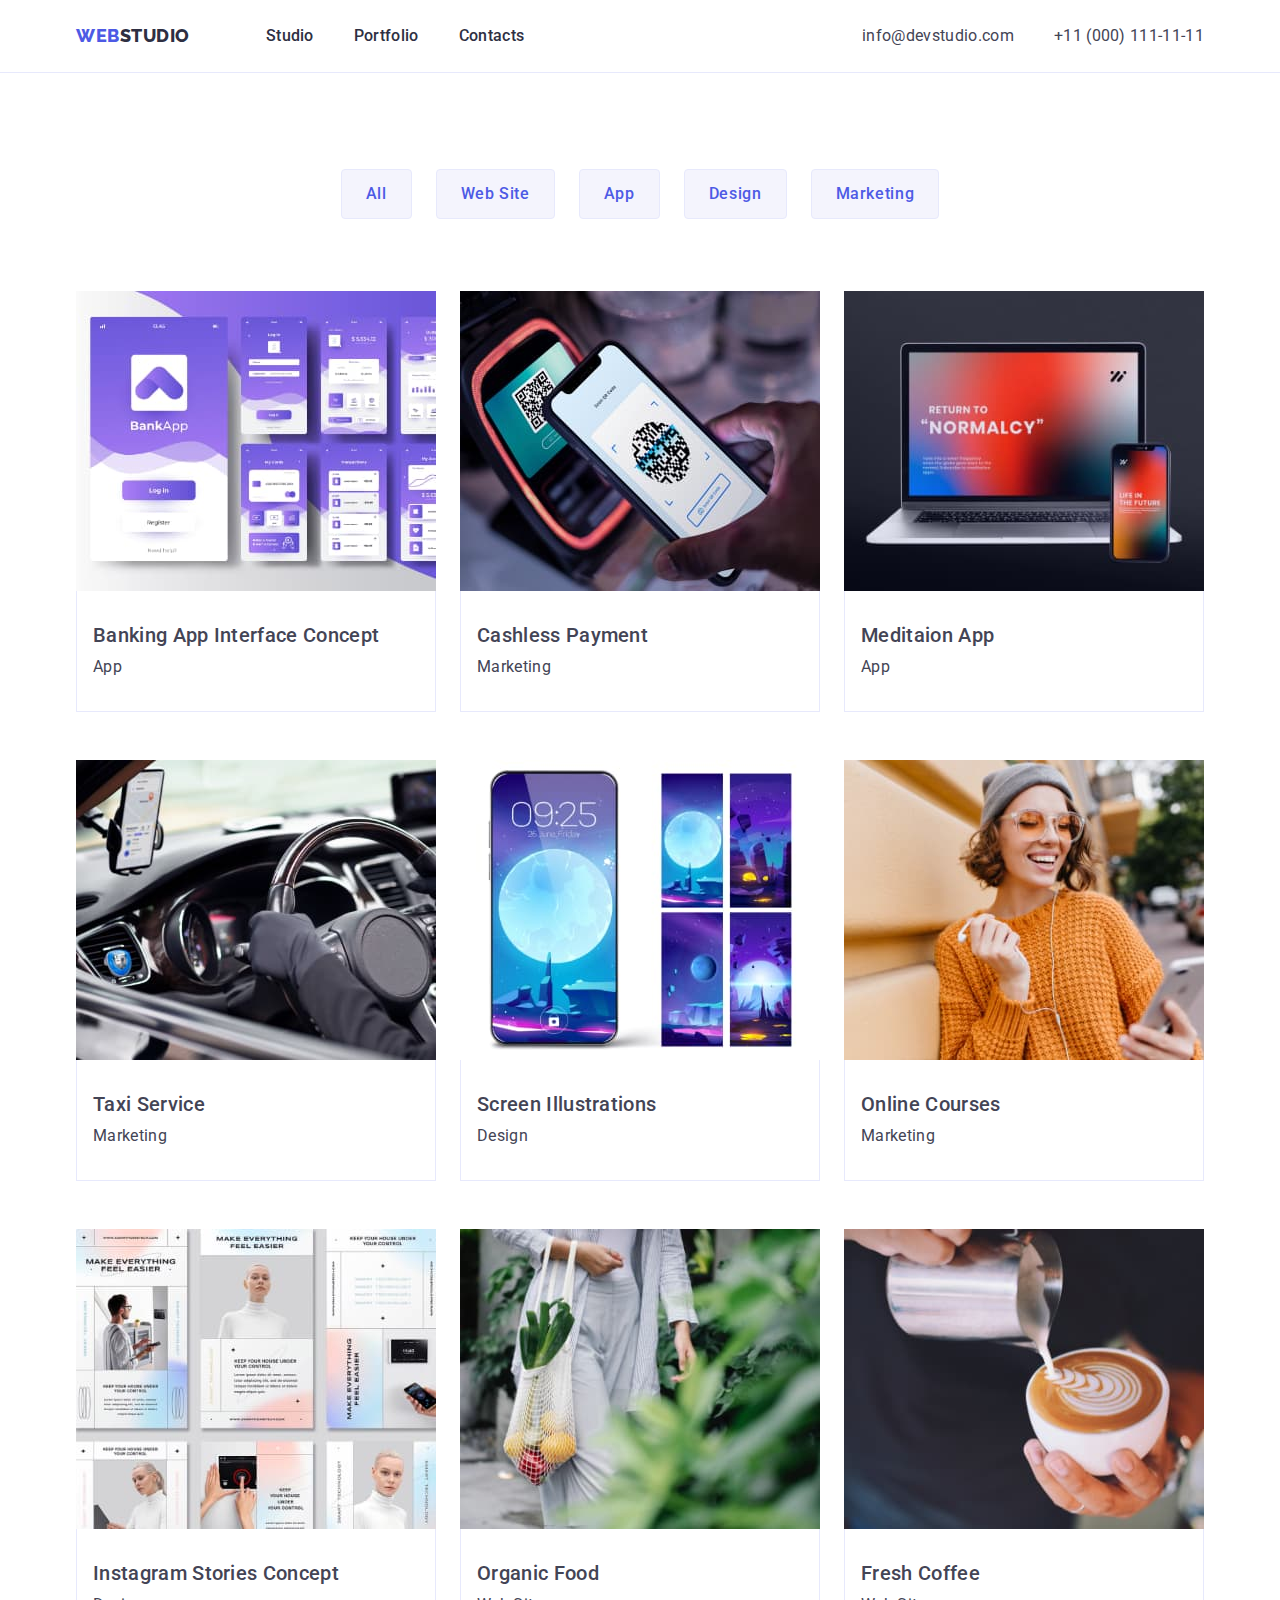
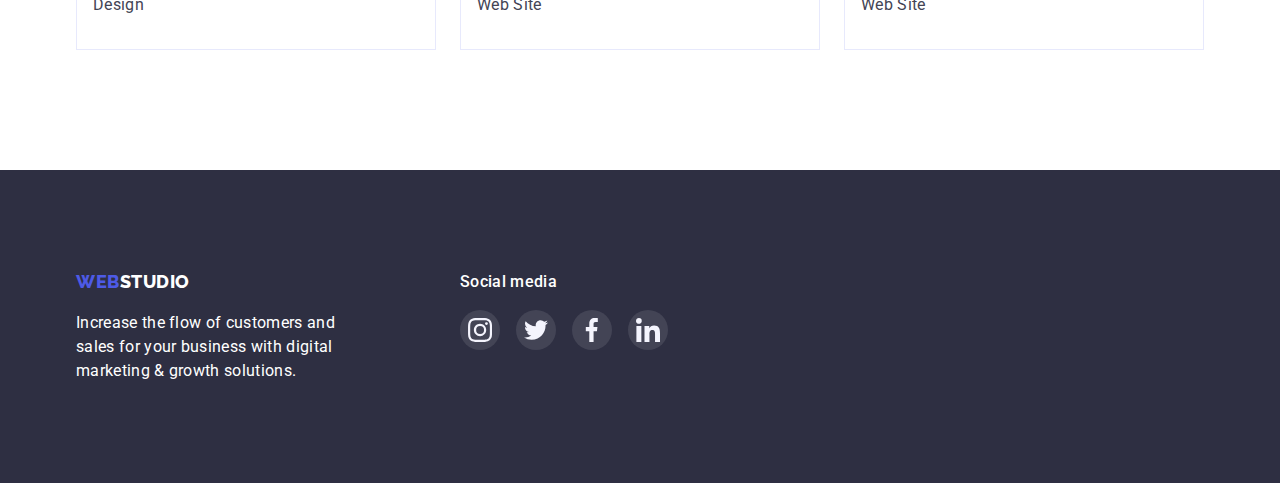
==== commit b53d6ac2: "changing  link name footer" ====
--- a/portfolio.html
+++ b/portfolio.html
@@ -54,6 +54,7 @@
         </div>
       </div>
     </header>
+
     <!--portfolio-->
     <section class="portfolio">
       <div class="container">
@@ -244,34 +245,34 @@
                 <a href="#" class="socialmedia-link">
                   <svg class="socialmedia-icon" width="24" height="24">
                     <use
-                      href="./images/social_links/symbol-defs.svg#instagram"
-                    ></use>
-                  </svg>
-                </a>
-              </li>
-              <li class="socialmedia-item">
-                <a href="#" class="socialmedia-link">
-                  <svg class="socialmedia-icon" width="24" height="24">
-                    <use
-                      href="./images/social_links/symbol-defs.svg#twitter"
-                    ></use>
-                  </svg>
-                </a>
-              </li>
-              <li class="socialmedia-item">
-                <a href="#" class="socialmedia-link">
-                  <svg class="socialmedia-icon" width="24" height="24">
-                    <use
-                      href="./images/social_links/symbol-defs.svg#facebook"
-                    ></use>
-                  </svg>
-                </a>
-              </li>
-              <li class="socialmedia-item">
-                <a href="#" class="socialmedia-link">
-                  <svg class="socialmedia-icon" width="24" height="24">
-                    <use
-                      href="./images/social_links/symbol-defs.svg#linkedin"
+                      href="./images/social_links/symbol-defs.svg#icon-instagram"
+                    ></use>
+                  </svg>
+                </a>
+              </li>
+              <li class="socialmedia-item">
+                <a href="#" class="socialmedia-link">
+                  <svg class="socialmedia-icon" width="24" height="24">
+                    <use
+                      href="./images/social_links/symbol-defs.svg#icon-twitter"
+                    ></use>
+                  </svg>
+                </a>
+              </li>
+              <li class="socialmedia-item">
+                <a href="#" class="socialmedia-link">
+                  <svg class="socialmedia-icon" width="24" height="24">
+                    <use
+                      href="./images/social_links/symbol-defs.svg#icon-facebook"
+                    ></use>
+                  </svg>
+                </a>
+              </li>
+              <li class="socialmedia-item">
+                <a href="#" class="socialmedia-link">
+                  <svg class="socialmedia-icon" width="24" height="24">
+                    <use
+                      href="./images/social_links/symbol-defs.svg#icon-linkedin"
                     ></use>
                   </svg>
                 </a>
--- a/css/style.css
+++ b/css/style.css
@@ -111,15 +111,29 @@
 }
 
 .navbar-link {
+  display: flex;
   font-size: 16px;
   font-weight: 500;
 
   color: var(--title-text-color);
+  position: relative;
 }
 
 .navbar-link:hover,
 .navbar-link:focus {
   color: var(--accent-color-hover);
+}
+.navbar-link::after {
+  content: "";
+  position: absolute;
+  top: 45px;
+  left: 0px;
+
+  width: 100%;
+  height: 4px;
+  background-color: transparent;
+  display: inline-block;
+  border-radius: 2px;
 }
 
 /*-----------address block----------*/
@@ -359,7 +373,7 @@
   filter: drop-shadow(0px 4px 4px rgba(0, 0, 0, 0.25));
 }
 .customer-block {
-  padding: 130px 473px px;
+  padding: 130px 473px;
   background-color: #fff;
   max-width: 1440px;
 }
@@ -368,21 +382,33 @@
   justify-content: center;
   gap: 24px;
 }
+.customer-link {
+}
+
+.brand-list {
+  display: flex;
+  justify-content: center;
+  align-items: center;
+
+  border: 1px solid #8e8f99;
+  border-radius: 4px;
+
+  fill: #8e8f99;
+}
+.brand-list:is(:hover, :focus) {
+  border-color: var(--accent-color-hover);
+}
 
 .brand-link {
   display: block;
+  padding: 16px 32px;
   width: 168px;
   height: 88px;
-  padding: 16px 32px;
   fill: #8e8f99;
-  border: 1px solid #8e8f99;
-  border-radius: 4px;
-}
-
+}
 .brand-link:hover,
 .brand-link:focus {
   fill: var(--accent-color-hover);
-  border-color: var(--accent-color-hover);
 }
 
 /*-------------------footer----------------*/
@@ -439,7 +465,7 @@
   border-radius: 50%;
   background-color: var(--primery-text-color);
 }
-.socialmedia-link:hover {
+.socialmedia-link:is(:hover, :focus) {
   background-color: #31d0aa;
 }
 
